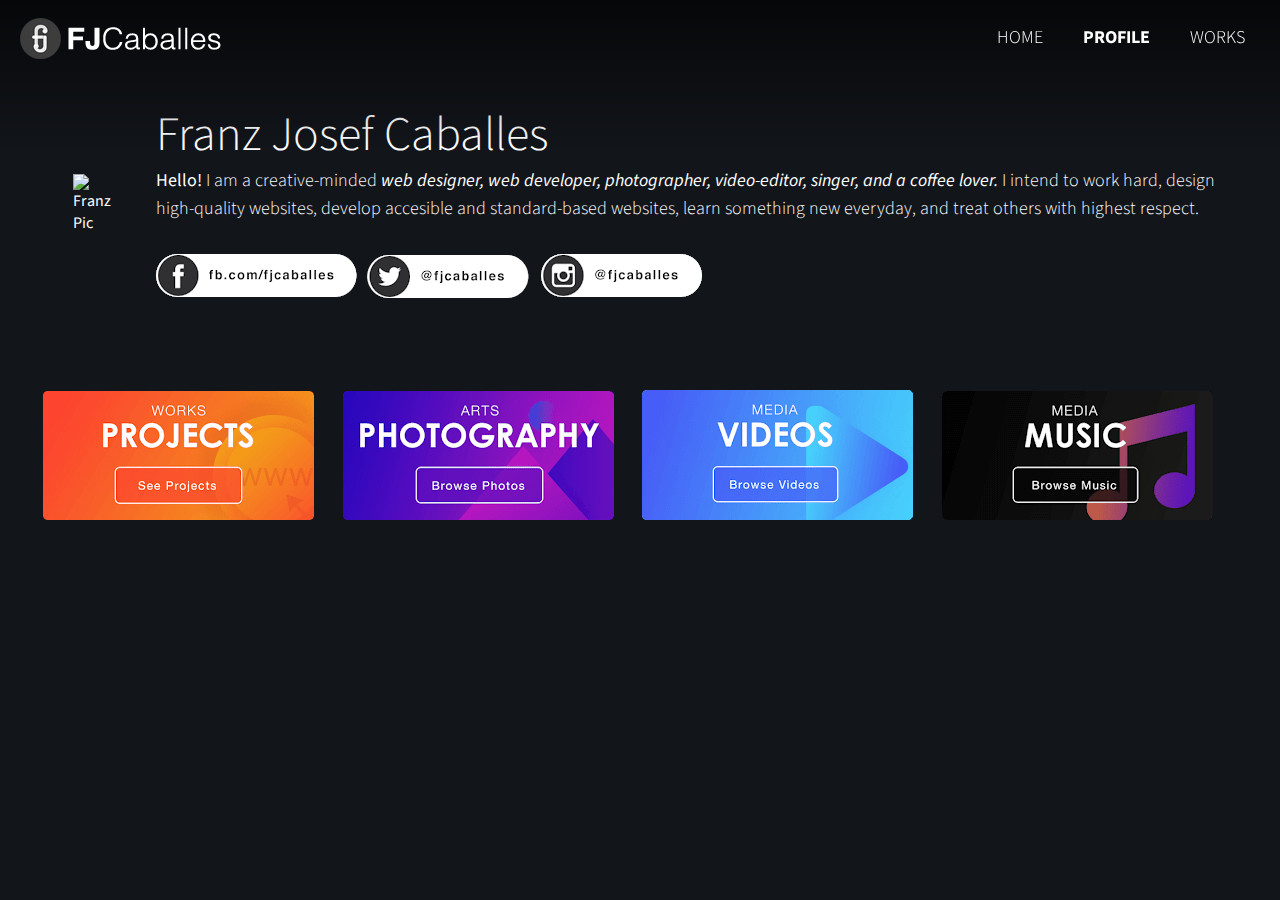
==== profile.html @ 7132849d "Add files via upload" ====
<!DOCTYPE html>
<html>
<head>
<title>Franz Josef Caballes</title>
<link rel="stylesheet" href="style.css">
<link rel="icon" href="favicon.png">
</head>

<body>

<header>

  <nav>
    <!-- demonsrating the use of classes -->
    <div class="logo"><img src="./img/logo.png " alt="FJCaballes"></div>
    <div class="main-nav">
      <!-- demonsrating the use of lists -->
      <ul>
        <!-- demonsrating the use of hyperlinks -->
        <li><a href="index.html">HOME</a></li>
        <li><a class="active" href="profile.html">PROFILE</a></li>
        <li><a href="works.html">WORKS</a></li>
      </ul>
    </div>
  </nav>

</header>

<section id="prof-intro"><!-- demonsrating the use of id -->
  <!-- demonsrating the use of tables -->
  <table>
    <tr>
      <td class="left">
        <img class="fj-avatar" src="./img/fj-avatar.png " alt="Franz Pic">
      </td>
      <td class="right">
        <h1>Franz Josef Caballes</h1>
          <p><b>Hello!</b> I am a creative-minded <b><i>web designer, web developer, photographer, video-editor, singer, and a coffee lover.</i></b> I intend to work hard, design high-quality websites, develop accesible and standard-based websites, learn something new everyday, and treat others with highest respect.</p>
          <img src="./img/socials.png" alt="socials">
      </td>
    </tr>
  </table>
</section>


<section id="intro">
  <table>
    <tr>
      <td>
        <a href="https://sites.google.com/a/up.edu.ph/fjcaballes/works/projects"><img src="./img/projects.png " alt="Projects"></a>
      </td>
      <td>
        <a href="https://sites.google.com/a/up.edu.ph/fjcaballes/works/photography"><img src="./img/photography.png " alt="Photography"></a>
      </td>
      <td>
        <a href="https://sites.google.com/a/up.edu.ph/fjcaballes/works/videos"><img src="./img/videos.png " alt="Videos"></a>
      </td>
      <td>
        <a href="https://sites.google.com/a/up.edu.ph/fjcaballes/works/music"><img src="./img/music.png " alt="music"></a>
      </td>
    </tr>
  </table>
</section>


<section id="resume">

</section>


</body>
</html>
---- style.css ----
@import url('https://fonts.googleapis.com/css?family=Source+Sans+Pro:200,300,400,600,700,900&display=swap');

body {
  font-family: 'Source Sans Pro', sans-serif;
  background-color: #12151a;
  margin: 0;
  color:#fff;
}

header.home{
  background:url(./img/header-bg.JPG) no-repeat center;
  background-size: cover;
  width: 100%;
  min-height: 100vh;
  left: 0;
  top: 0;
  overflow: hidden;
}

nav{
  padding: 15px 15px 80px 15px;
  width: 100%;
  z-index: 20;
  position: fixed;
  top:0;

background: -moz-linear-gradient(top,  rgba(0,0,0,0.65) 0%, rgba(0,0,0,0) 100%); /* FF3.6-15 */
background: -webkit-linear-gradient(top,  rgba(0,0,0,0.65) 0%,rgba(0,0,0,0) 100%); /* Chrome10-25,Safari5.1-6 */
background: linear-gradient(to bottom,  rgba(0,0,0,0.65) 0%,rgba(0,0,0,0) 100%); /* W3C, IE10+, FF16+, Chrome26+, Opera12+, Safari7+ */
filter: progid:DXImageTransform.Microsoft.gradient( startColorstr='#a6000000', endColorstr='#00000000',GradientType=0 ); /* IE6-9 */

}

nav .logo{
  margin:0;
  float: left;
  width: 50%;
}

nav .main-nav{
  float:left;
  width: 50%;
}
nav .main-nav ul {
  float: right;
  list-style-type: none;
  margin: 10px 30px;
  padding: 0;
}

nav .main-nav ul li{
  float: left;
  margin: 0 20px;
}

nav .main-nav ul li a{
  font-size: 18px;
  font-weight: 300;
  color:#ffffff;
  text-decoration: none;
}

nav .main-nav ul li a.active{
  font-weight: 700;
}

section{
  width: 100%;
  margin:0;
  padding:30px 0;
  width: 100%;
  float:left;
}

section#prof-intro{
  padding: 100px 0 50px 0;
}

section#intro{
  background:url(./img/section1-bg.JPG) no-repeat center;
  background-size: cover;
}

section#work{
  background:url(./img/section2-bg.JPG) no-repeat center;
  background-size: cover;
}

section#love{
  background:url(./img/section3-bg.JPG) no-repeat center;
  background-size: cover;
}

section#intro table, section#work table, section#love table, section#prof-intro table{
  width: 1200px;
  margin: auto;
}


h1 {
  font-size: 48px;
  line-height: 0;
  font-weight: 300;
}

p{
  font-size: 18px;
  font-weight: 300;
  line-height: 28px;
}

.fj-avatar{
  max-width: 250px;
  height: auto;
  margin: 30px;
}
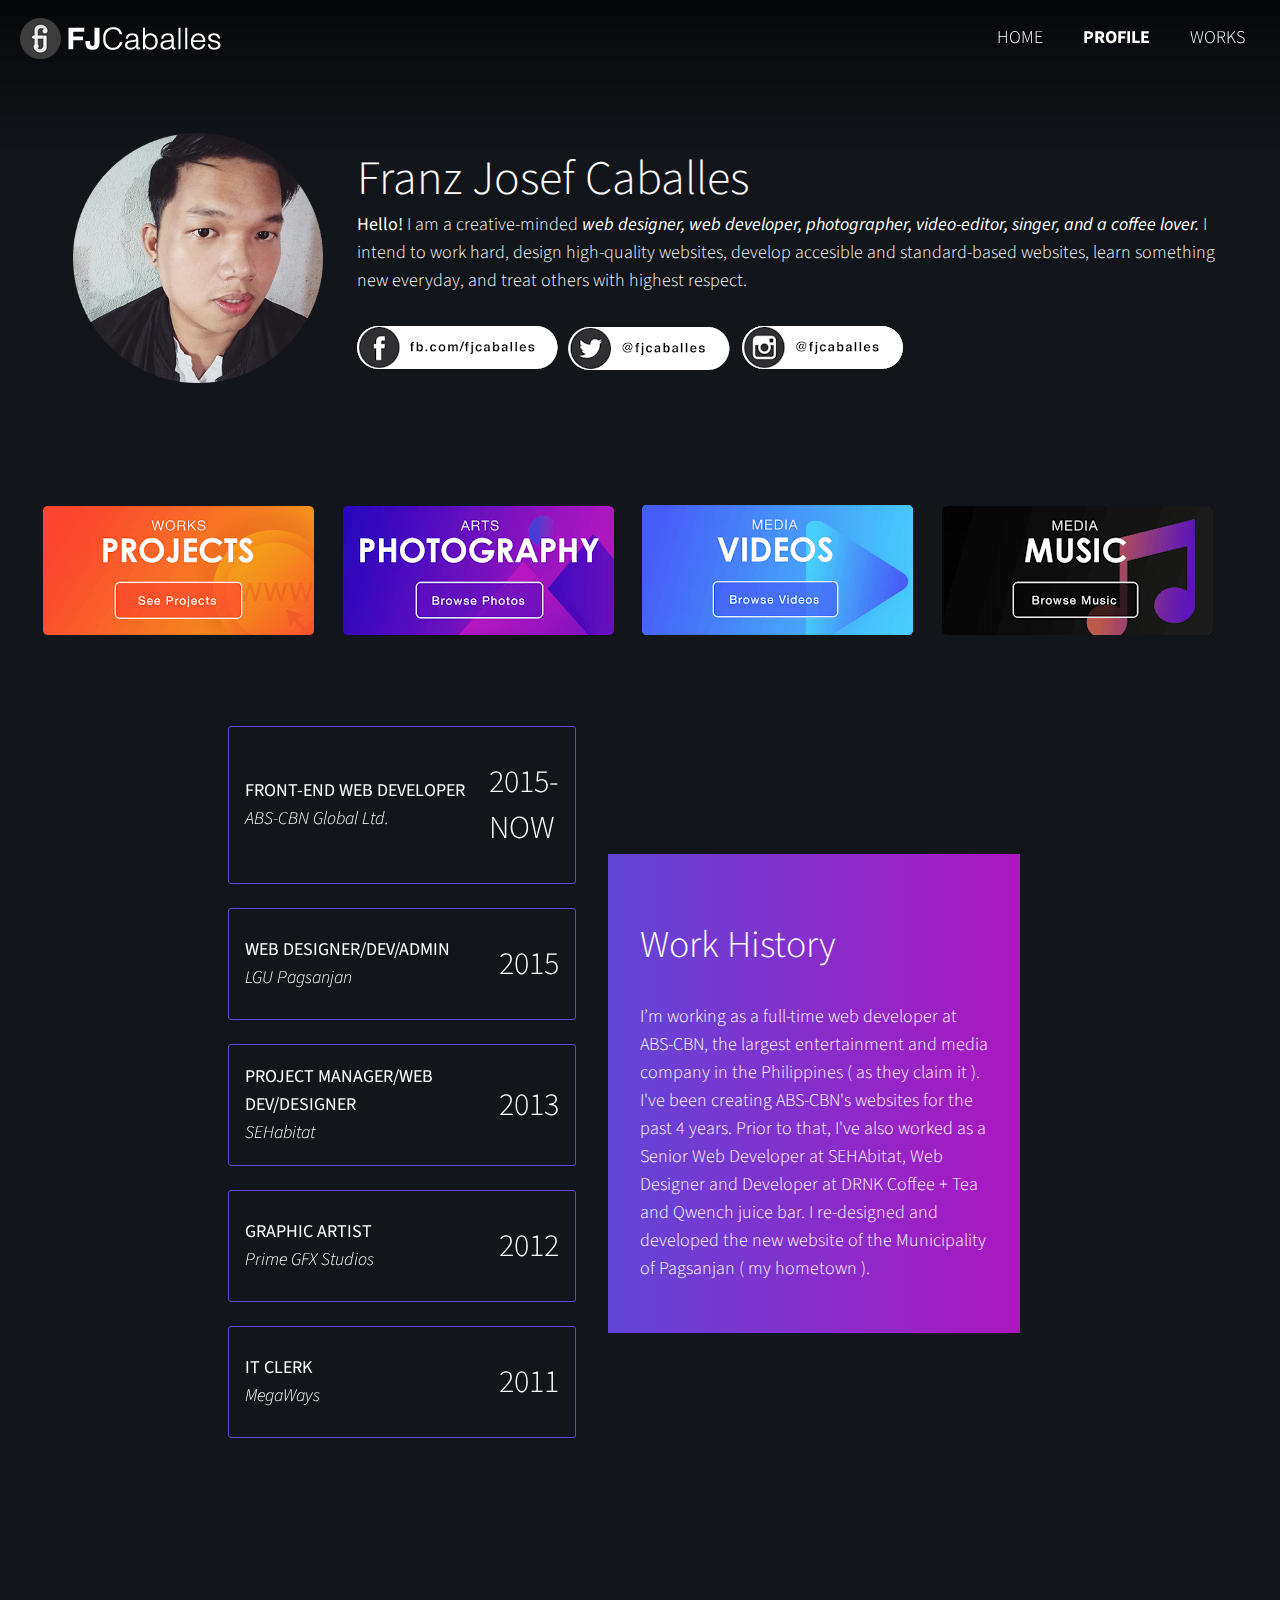
==== commit 0d6b392f: "Add files via upload" ====
--- a/profile.html
+++ b/profile.html
@@ -43,7 +43,7 @@
 </section>
 
 
-<section id="intro">
+<section id="intro" class="profile">
   <table>
     <tr>
       <td>
@@ -63,6 +63,44 @@
 </section>
 
 
+<section class="work-history">
+  <div class="horizontal">
+    <div class="cards vertical">
+
+        <div class="card horizontal">
+          <p><b>FRONT-END WEB DEVELOPER</b> <br/><i>ABS-CBN Global Ltd.</i></p>
+          <h3>2015-<br/>NOW</h3>
+        </div>
+
+        <div class="card horizontal">
+          <p><b>WEB DESIGNER/DEV/ADMIN</b> <br/><i>LGU Pagsanjan</i></p>
+          <h3>2015</h3>
+        </div>
+
+        <div class="card horizontal">
+          <p><b>PROJECT MANAGER/WEB DEV/DESIGNER</b> <br/><i>SEHabitat</i></p>
+          <h3>2013</h3>
+        </div>
+
+        <div class="card horizontal">
+          <p><b>GRAPHIC ARTIST</b> <br/><i>Prime GFX Studios</i></p>
+          <h3>2012</h3>
+        </div>
+
+        <div class="card horizontal">
+          <p><b>IT CLERK</b> <br/><i>MegaWays</i></p>
+          <h3>2011</h3>
+        </div>
+
+    </div>
+    <div class="snippets-content">
+      <h2>Work History</h2>
+      <p class="snippets-description">I’m working as a full-time web developer at ABS-CBN, the largest entertainment and media company in the Philippines ( as they claim it ). I've been creating ABS-CBN's websites for the past 4 years. Prior to that, I've also worked as a Senior Web Developer at SEHAbitat, Web Designer and Developer at DRNK Coffee + Tea and Qwench juice bar. I re-designed and developed the new website of the Municipality of Pagsanjan ( my hometown ).</p>
+    </div>
+  </div>
+</section>
+
+
 <section id="resume">
 
 </section>
--- a/style.css
+++ b/style.css
@@ -69,7 +69,6 @@
   margin:0;
   padding:30px 0;
   width: 100%;
-  float:left;
 }
 
 section#prof-intro{
@@ -96,10 +95,28 @@
   margin: auto;
 }
 
+section#intro.profile td img{
+  transition: 0.3s;
+}
+
+section#intro.profile td:hover img{
+  transition: 0.3s;
+  transform: scale(1.1);
+}
 
 h1 {
   font-size: 48px;
   line-height: 0;
+  font-weight: 300;
+}
+
+h2 {
+  font-size: 38px;
+  font-weight: 300;
+}
+
+h3 {
+  font-size: 32px;
   font-weight: 300;
 }
 
@@ -114,3 +131,59 @@
   height: auto;
   margin: 30px;
 }
+
+
+.work-history {
+  max-width: 760px;
+  margin: 150px auto;
+  position: relative;
+}
+
+.work-history .cards {
+  transform: translate3d(-2rem, -8rem, 0);
+  align-self: flex-start;
+  flex: 1;
+}
+.work-history .card {
+  border: 1px solid #6146d7;
+  border-radius: 3px;
+  margin-bottom: 1.5rem;
+  justify-content: center;
+  align-items: center;
+  padding:0 1rem;
+  transition: 0.3s;
+}
+
+.work-history .card > p {
+  flex: 1;
+  margin-right: 1rem;
+}
+
+.work-history .card:hover {
+  transform: translate3d(-10px, 0px, 0px);
+  border: 1px solid #fd442f;
+}
+
+.work-history .card:hover p{
+  color:#f77623;
+}
+
+.work-history .card:hover p i{
+  color:#47c3fb;
+}
+
+.work-history .card:hover h3{
+  color:#ac16bf;
+}
+
+.work-history .snippets-content {
+  background: linear-gradient(90deg, #6146d7 0%, #ac16bf 100%);
+  padding: 2rem;
+  flex: 1;
+  align-self: flex-start;
+}
+
+.horizontal {
+  display: flex;
+  flex-direction: row;
+}
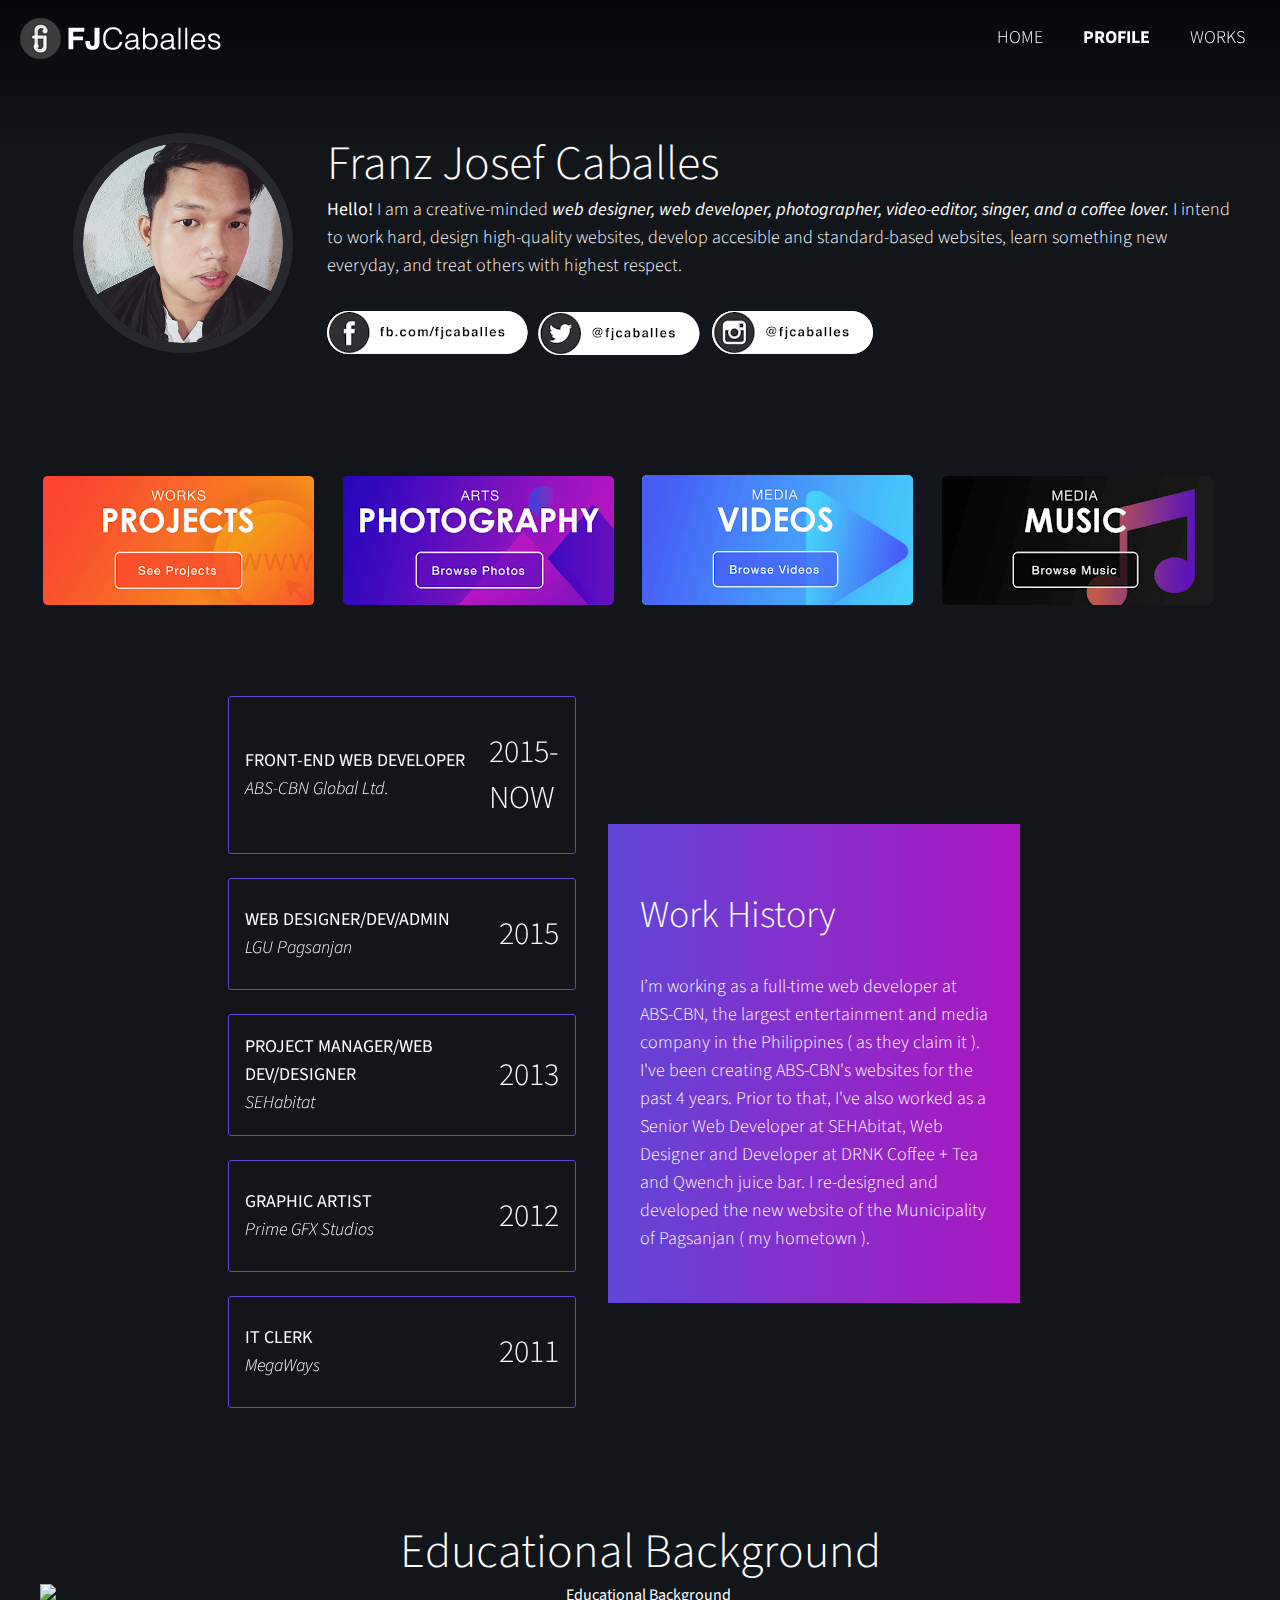
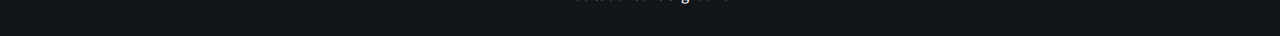
==== commit 2cd9b37d: "Add files via upload" ====
--- a/profile.html
+++ b/profile.html
@@ -47,6 +47,7 @@
   <table>
     <tr>
       <td>
+        <!-- demonsrating the use of external hyperlinks-->
         <a href="https://sites.google.com/a/up.edu.ph/fjcaballes/works/projects"><img src="./img/projects.png " alt="Projects"></a>
       </td>
       <td>
@@ -101,8 +102,9 @@
 </section>
 
 
-<section id="resume">
-
+<section id="educ-timeline">
+<h1>Educational Background</h1>
+<img src="./img/educ-timeline.png " alt="Educational Background">
 </section>
 
 
--- a/style.css
+++ b/style.css
@@ -95,6 +95,17 @@
   margin: auto;
 }
 
+section#educ-timeline{
+  width: 1200px;
+  margin: -100px auto 0 auto;
+  text-align: center;
+}
+
+section#educ-timeline img{
+  margin: auto;
+  display: block;
+}
+
 section#intro.profile td img{
   transition: 0.3s;
 }
@@ -127,15 +138,17 @@
 }
 
 .fj-avatar{
-  max-width: 250px;
+  max-width: 200px;
   height: auto;
   margin: 30px;
+  border:solid 10px rgba(225,225,225,.1);
+  border-radius: 100%;
 }
 
 
 .work-history {
   max-width: 760px;
-  margin: 150px auto;
+  margin: 150px auto 0 auto;
   position: relative;
 }
 
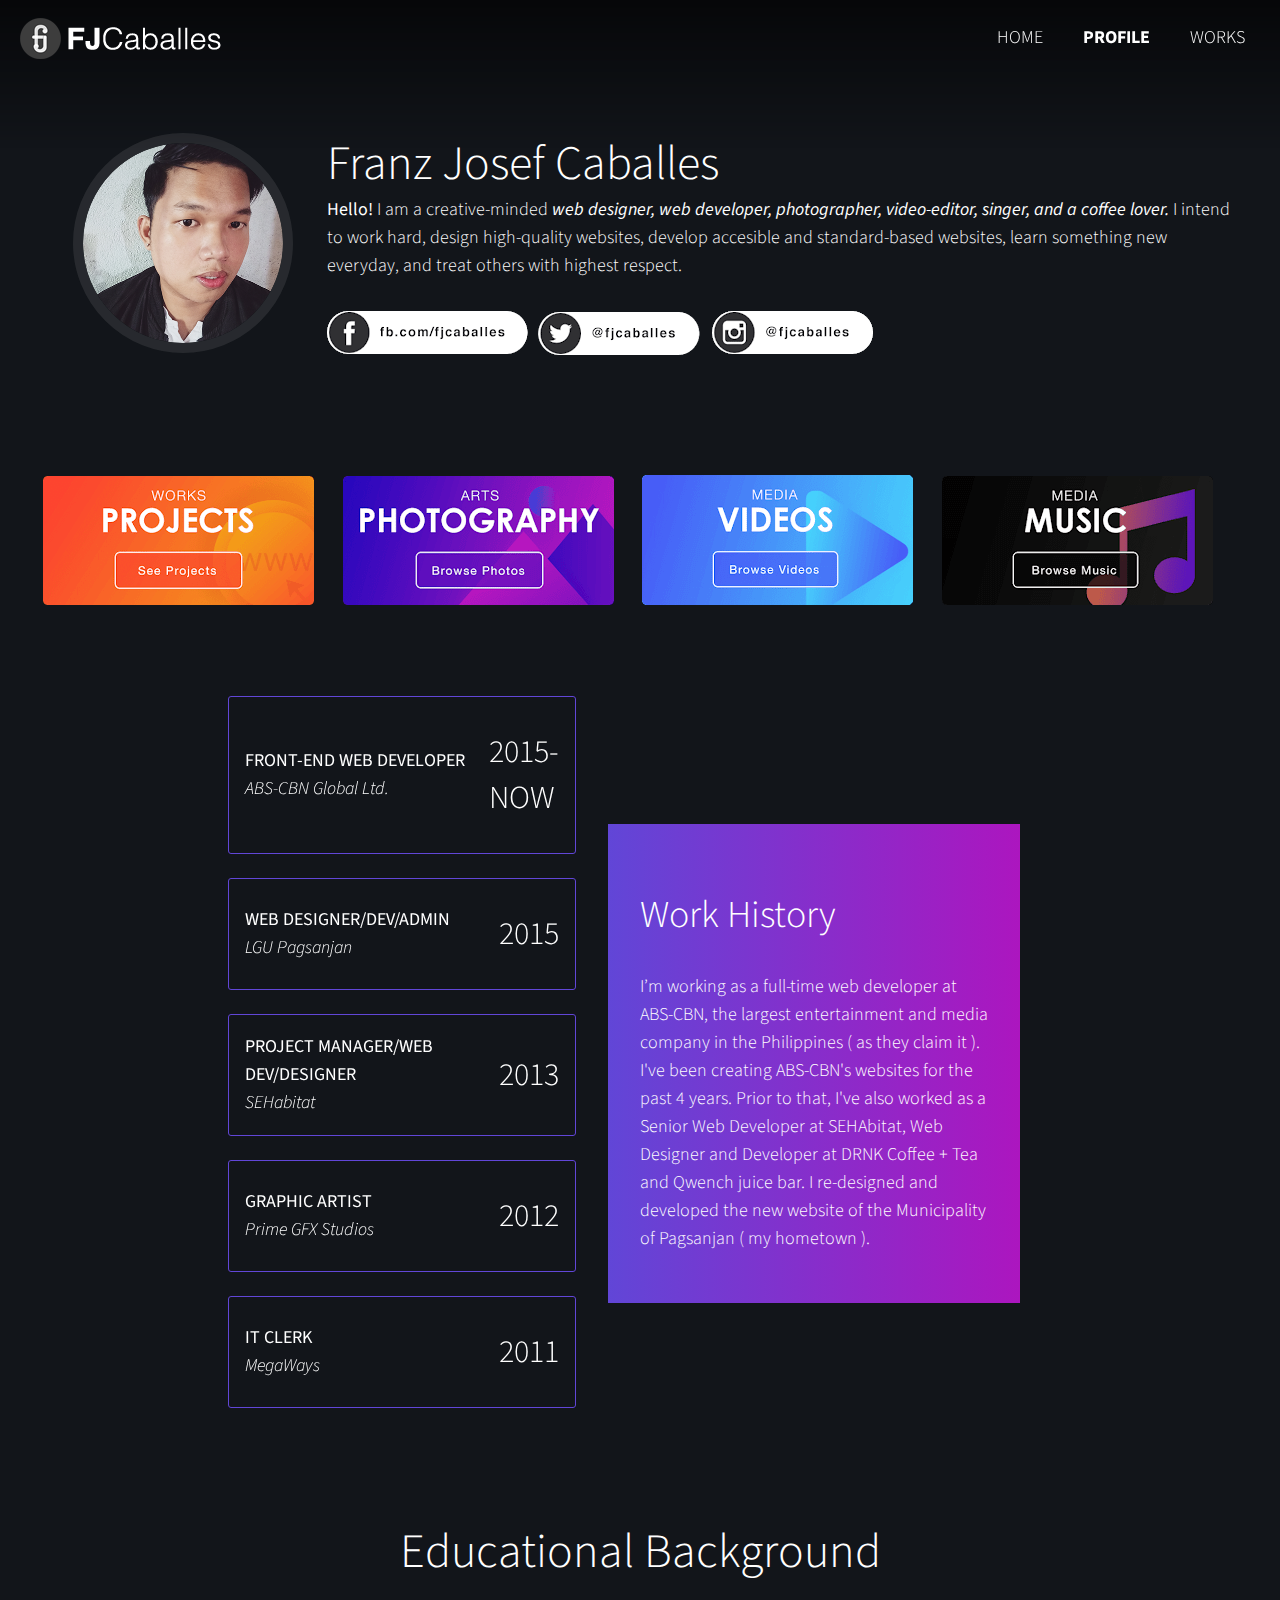
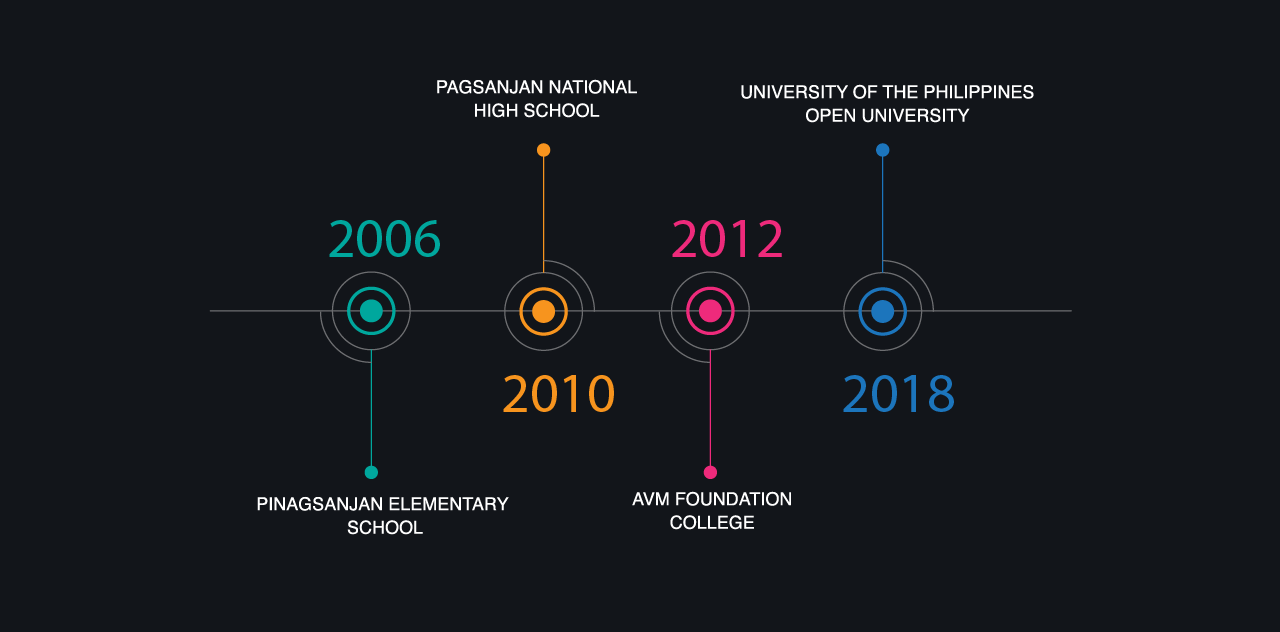
==== commit e185ed86: "Add files via upload" ====
--- a/profile.html
+++ b/profile.html
@@ -1,7 +1,7 @@
 <!DOCTYPE html>
 <html>
 <head>
-<title>Franz Josef Caballes</title>
+<title>Profile | FJCaballes</title>
 <link rel="stylesheet" href="style.css">
 <link rel="icon" href="favicon.png">
 </head>
